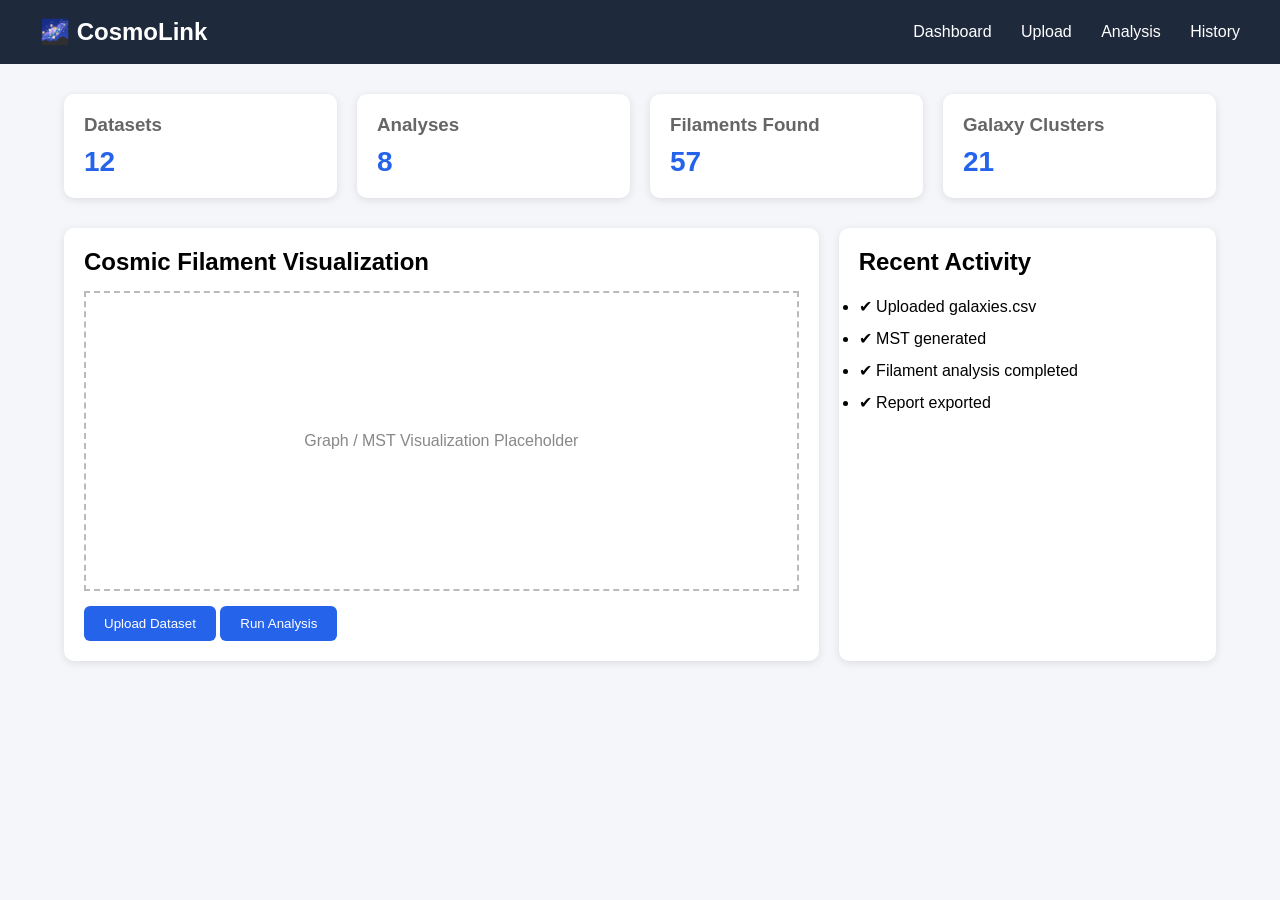
==== app/index.html @ 2a07a368 "Add basic frontend" ====
<!DOCTYPE html>
<html lang="en">
<head>
    <meta charset="UTF-8">
    <meta name="viewport" content="width=device-width, initial-scale=1.0">
    <title>CosmoLink Dashboard</title>

    <style>
        *{
            margin:0;
            padding:0;
            box-sizing:border-box;
            font-family:Arial, Helvetica, sans-serif;
        }

        body{
            background:#f4f6f9;
        }

        header{
            background:#1e293b;
            color:white;
            padding:18px 40px;
            display:flex;
            justify-content:space-between;
            align-items:center;
        }

        header nav a{
            color:white;
            margin-left:25px;
            text-decoration:none;
        }

        .container{
            width:90%;
            margin:30px auto;
        }

        .cards{
            display:grid;
            grid-template-columns:repeat(4,1fr);
            gap:20px;
            margin-bottom:30px;
        }

        .card{
            background:white;
            padding:20px;
            border-radius:10px;
            box-shadow:0 2px 8px rgba(0,0,0,0.1);
        }

        .card h3{
            color:#666;
            margin-bottom:10px;
        }

        .card p{
            font-size:28px;
            font-weight:bold;
            color:#2563eb;
        }

        .main{
            display:grid;
            grid-template-columns:2fr 1fr;
            gap:20px;
        }

        .panel{
            background:white;
            padding:20px;
            border-radius:10px;
            box-shadow:0 2px 8px rgba(0,0,0,0.1);
        }

        .graph{
            height:300px;
            border:2px dashed #bbb;
            display:flex;
            justify-content:center;
            align-items:center;
            color:#888;
            margin-top:15px;
        }

        button{
            margin-top:15px;
            padding:10px 20px;
            background:#2563eb;
            color:white;
            border:none;
            border-radius:6px;
            cursor:pointer;
        }

        ul{
            margin-top:15px;
            line-height:2;
        }
    </style>

</head>

<body>

<header>

<h2>🌌 CosmoLink</h2>

<nav>

<a href="#">Dashboard</a>
<a href="#">Upload</a>
<a href="#">Analysis</a>
<a href="#">History</a>

</nav>

</header>

<div class="container">

<div class="cards">

<div class="card">
<h3>Datasets</h3>
<p>12</p>
</div>

<div class="card">
<h3>Analyses</h3>
<p>8</p>
</div>

<div class="card">
<h3>Filaments Found</h3>
<p>57</p>
</div>

<div class="card">
<h3>Galaxy Clusters</h3>
<p>21</p>
</div>

</div>

<div class="main">

<div class="panel">

<h2>Cosmic Filament Visualization</h2>

<div class="graph">

Graph / MST Visualization Placeholder

</div>

<button>Upload Dataset</button>

<button>Run Analysis</button>

</div>

<div class="panel">

<h2>Recent Activity</h2>

<ul>

<li>✔ Uploaded galaxies.csv</li>

<li>✔ MST generated</li>

<li>✔ Filament analysis completed</li>

<li>✔ Report exported</li>

</ul>

</div>

</div>

</div>

</body>
</html>
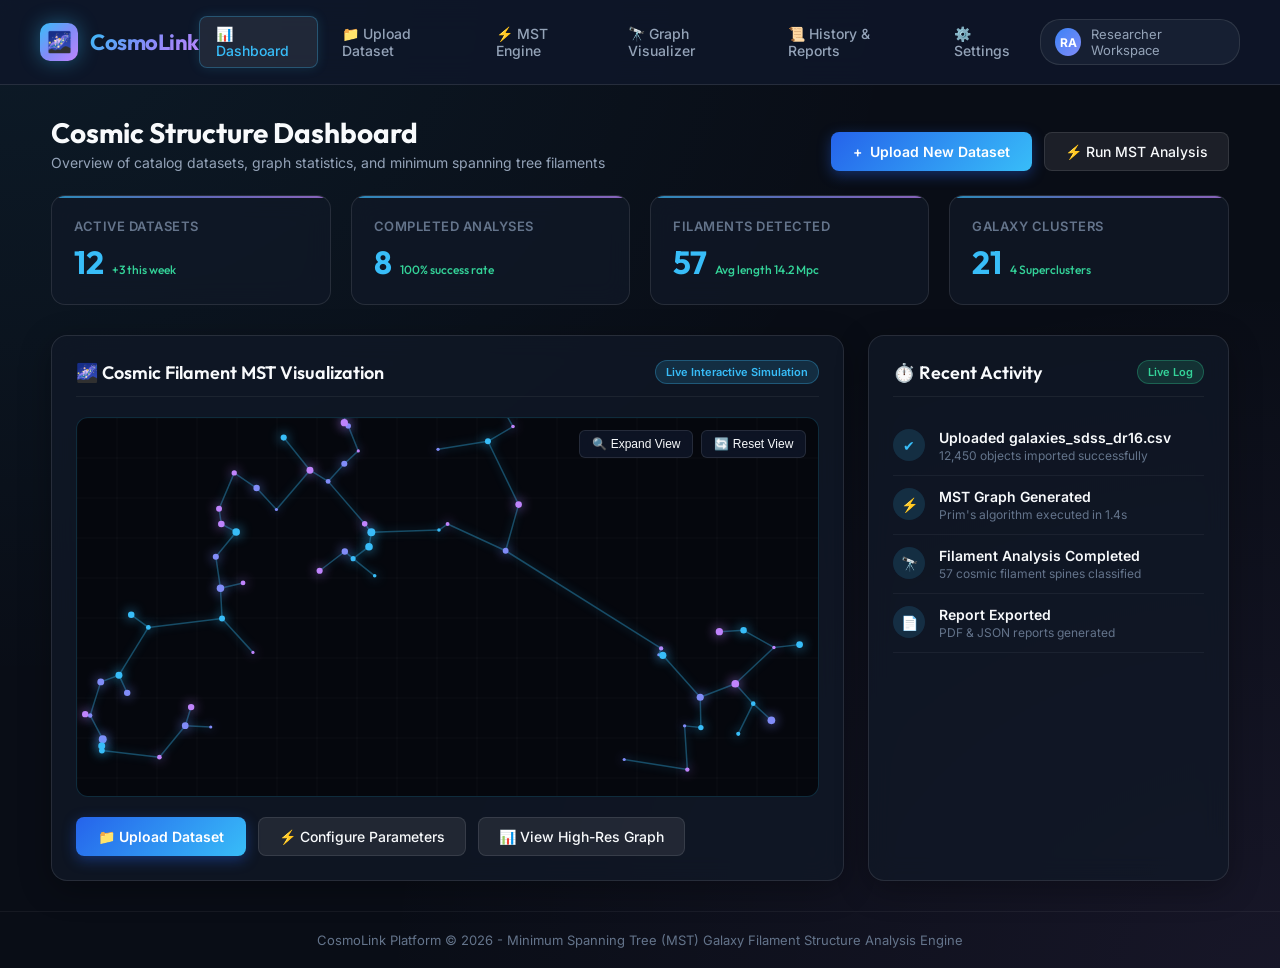
==== commit 98864615: "feat(frontend): implement 6 complete interactive web application screens" ====
--- a/app/index.html
+++ b/app/index.html
@@ -1,190 +1,131 @@
 <!DOCTYPE html>
 <html lang="en">
 <head>
-    <meta charset="UTF-8">
-    <meta name="viewport" content="width=device-width, initial-scale=1.0">
-    <title>CosmoLink Dashboard</title>
-
-    <style>
-        *{
-            margin:0;
-            padding:0;
-            box-sizing:border-box;
-            font-family:Arial, Helvetica, sans-serif;
-        }
-
-        body{
-            background:#f4f6f9;
-        }
-
-        header{
-            background:#1e293b;
-            color:white;
-            padding:18px 40px;
-            display:flex;
-            justify-content:space-between;
-            align-items:center;
-        }
-
-        header nav a{
-            color:white;
-            margin-left:25px;
-            text-decoration:none;
-        }
-
-        .container{
-            width:90%;
-            margin:30px auto;
-        }
-
-        .cards{
-            display:grid;
-            grid-template-columns:repeat(4,1fr);
-            gap:20px;
-            margin-bottom:30px;
-        }
-
-        .card{
-            background:white;
-            padding:20px;
-            border-radius:10px;
-            box-shadow:0 2px 8px rgba(0,0,0,0.1);
-        }
-
-        .card h3{
-            color:#666;
-            margin-bottom:10px;
-        }
-
-        .card p{
-            font-size:28px;
-            font-weight:bold;
-            color:#2563eb;
-        }
-
-        .main{
-            display:grid;
-            grid-template-columns:2fr 1fr;
-            gap:20px;
-        }
-
-        .panel{
-            background:white;
-            padding:20px;
-            border-radius:10px;
-            box-shadow:0 2px 8px rgba(0,0,0,0.1);
-        }
-
-        .graph{
-            height:300px;
-            border:2px dashed #bbb;
-            display:flex;
-            justify-content:center;
-            align-items:center;
-            color:#888;
-            margin-top:15px;
-        }
-
-        button{
-            margin-top:15px;
-            padding:10px 20px;
-            background:#2563eb;
-            color:white;
-            border:none;
-            border-radius:6px;
-            cursor:pointer;
-        }
-
-        ul{
-            margin-top:15px;
-            line-height:2;
-        }
-    </style>
-
+  <meta charset="UTF-8">
+  <meta name="viewport" content="width=device-width, initial-scale=1.0">
+  <title>CosmoLink - Cosmic Filament Analysis Dashboard</title>
+  <link rel="stylesheet" href="styles.css">
 </head>
-
 <body>
 
 <header>
+  <a href="index.html" class="brand">
+    <div class="brand-logo">🌌</div>
+    <h1>CosmoLink</h1>
+  </a>
 
-<h2>🌌 CosmoLink</h2>
+  <nav>
+    <a href="index.html" class="active">📊 Dashboard</a>
+    <a href="upload.html">📁 Upload Dataset</a>
+    <a href="analysis.html">⚡ MST Engine</a>
+    <a href="results.html">🔭 Graph Visualizer</a>
+    <a href="history.html">📜 History & Reports</a>
+    <a href="settings.html">⚙️ Settings</a>
+  </nav>
 
-<nav>
-
-<a href="#">Dashboard</a>
-<a href="#">Upload</a>
-<a href="#">Analysis</a>
-<a href="#">History</a>
-
-</nav>
-
+  <div class="user-badge">
+    <div class="avatar">RA</div>
+    <span>Researcher Workspace</span>
+  </div>
 </header>
 
 <div class="container">
+  <div class="page-header">
+    <div>
+      <h2>Cosmic Structure Dashboard</h2>
+      <p>Overview of catalog datasets, graph statistics, and minimum spanning tree filaments</p>
+    </div>
+    <div class="button-group" style="margin-top:0;">
+      <a href="upload.html" class="btn-primary"><span>+</span> Upload New Dataset</a>
+      <a href="analysis.html" class="btn-secondary">⚡ Run MST Analysis</a>
+    </div>
+  </div>
 
-<div class="cards">
+  <div class="cards-grid">
+    <div class="metric-card">
+      <h3>Active Datasets</h3>
+      <div class="val">12 <span class="sub">+3 this week</span></div>
+    </div>
+    <div class="metric-card">
+      <h3>Completed Analyses</h3>
+      <div class="val">8 <span class="sub">100% success rate</span></div>
+    </div>
+    <div class="metric-card">
+      <h3>Filaments Detected</h3>
+      <div class="val">57 <span class="sub">Avg length 14.2 Mpc</span></div>
+    </div>
+    <div class="metric-card">
+      <h3>Galaxy Clusters</h3>
+      <div class="val">21 <span class="sub">4 Superclusters</span></div>
+    </div>
+  </div>
 
-<div class="card">
-<h3>Datasets</h3>
-<p>12</p>
+  <div class="main-grid">
+    <div class="panel">
+      <div class="panel-header">
+        <h3 class="panel-title">🌌 Cosmic Filament MST Visualization</h3>
+        <span class="badge badge-info">Live Interactive Simulation</span>
+      </div>
+
+      <div class="canvas-wrapper">
+        <canvas id="cosmoCanvas"></canvas>
+        <div class="canvas-overlay-controls">
+          <button class="btn-icon" onclick="location.href='results.html'">🔍 Expand View</button>
+          <button class="btn-icon">🔄 Reset View</button>
+        </div>
+      </div>
+
+      <div class="button-group">
+        <a href="upload.html" class="btn-primary">📁 Upload Dataset</a>
+        <a href="analysis.html" class="btn-secondary">⚡ Configure Parameters</a>
+        <a href="results.html" class="btn-secondary">📊 View High-Res Graph</a>
+      </div>
+    </div>
+
+    <div class="panel">
+      <div class="panel-header">
+        <h3 class="panel-title">⏱️ Recent Activity</h3>
+        <span class="badge badge-success">Live Log</span>
+      </div>
+
+      <ul class="activity-list">
+        <li class="activity-item">
+          <div class="activity-icon">✔</div>
+          <div class="activity-content">
+            <h4>Uploaded galaxies_sdss_dr16.csv</h4>
+            <p>12,450 objects imported successfully</p>
+          </div>
+        </li>
+        <li class="activity-item">
+          <div class="activity-icon">⚡</div>
+          <div class="activity-content">
+            <h4>MST Graph Generated</h4>
+            <p>Prim's algorithm executed in 1.4s</p>
+          </div>
+        </li>
+        <li class="activity-item">
+          <div class="activity-icon">🔭</div>
+          <div class="activity-content">
+            <h4>Filament Analysis Completed</h4>
+            <p>57 cosmic filament spines classified</p>
+          </div>
+        </li>
+        <li class="activity-item">
+          <div class="activity-icon">📄</div>
+          <div class="activity-content">
+            <h4>Report Exported</h4>
+            <p>PDF & JSON reports generated</p>
+          </div>
+        </li>
+      </ul>
+    </div>
+  </div>
 </div>
 
-<div class="card">
-<h3>Analyses</h3>
-<p>8</p>
-</div>
+<footer>
+  CosmoLink Platform &copy; 2026 - Minimum Spanning Tree (MST) Galaxy Filament Structure Analysis Engine
+</footer>
 
-<div class="card">
-<h3>Filaments Found</h3>
-<p>57</p>
-</div>
-
-<div class="card">
-<h3>Galaxy Clusters</h3>
-<p>21</p>
-</div>
-
-</div>
-
-<div class="main">
-
-<div class="panel">
-
-<h2>Cosmic Filament Visualization</h2>
-
-<div class="graph">
-
-Graph / MST Visualization Placeholder
-
-</div>
-
-<button>Upload Dataset</button>
-
-<button>Run Analysis</button>
-
-</div>
-
-<div class="panel">
-
-<h2>Recent Activity</h2>
-
-<ul>
-
-<li>✔ Uploaded galaxies.csv</li>
-
-<li>✔ MST generated</li>
-
-<li>✔ Filament analysis completed</li>
-
-<li>✔ Report exported</li>
-
-</ul>
-
-</div>
-
-</div>
-
-</div>
-
+<script src="main.js"></script>
 </body>
 </html>
--- a/app/styles.css
+++ b/app/styles.css
@@ -0,0 +1,524 @@
+/* CosmoLink - Cosmic Dark Glassmorphism Design System */
+@import url('https://fonts.googleapis.com/css2?family=Inter:wght@300;400;500;600;700&family=Outfit:wght@400;500;600;700;800&display=swap');
+
+:root {
+  --bg-dark: #090d16;
+  --bg-card: rgba(17, 24, 39, 0.75);
+  --bg-card-hover: rgba(30, 41, 59, 0.85);
+  --border-color: rgba(255, 255, 255, 0.1);
+  --border-color-glow: rgba(56, 189, 248, 0.4);
+  
+  --accent-cyan: #38bdf8;
+  --accent-blue: #3b82f6;
+  --accent-purple: #818cf8;
+  --accent-pink: #c084fc;
+  --accent-green: #34d399;
+  --accent-amber: #fbbf24;
+  
+  --text-primary: #f8fafc;
+  --text-secondary: #94a3b8;
+  --text-muted: #64748b;
+  
+  --gradient-cosmic: linear-gradient(135deg, #38bdf8 0%, #818cf8 50%, #c084fc 100%);
+  --gradient-glow: radial-gradient(circle at 50% 0%, rgba(56, 189, 248, 0.15), transparent 70%);
+  
+  --font-main: 'Inter', sans-serif;
+  --font-heading: 'Outfit', sans-serif;
+}
+
+* {
+  margin: 0;
+  padding: 0;
+  box-sizing: border-box;
+}
+
+body {
+  background-color: var(--bg-dark);
+  background-image: 
+    radial-gradient(at 0% 0%, rgba(56, 189, 248, 0.08) 0px, transparent 50%),
+    radial-gradient(at 100% 100%, rgba(192, 132, 252, 0.08) 0px, transparent 50%);
+  color: var(--text-primary);
+  font-family: var(--font-main);
+  min-height: 100vh;
+  display: flex;
+  flex-direction: column;
+  overflow-x: hidden;
+}
+
+/* Header & Navigation */
+header {
+  background: rgba(15, 23, 42, 0.85);
+  backdrop-filter: blur(16px);
+  -webkit-backdrop-filter: blur(16px);
+  border-bottom: 1px solid var(--border-color);
+  padding: 16px 40px;
+  display: flex;
+  justify-content: space-between;
+  align-items: center;
+  position: sticky;
+  top: 0;
+  z-index: 100;
+}
+
+.brand {
+  display: flex;
+  align-items: center;
+  gap: 12px;
+  text-decoration: none;
+}
+
+.brand-logo {
+  width: 38px;
+  height: 38px;
+  background: var(--gradient-cosmic);
+  border-radius: 10px;
+  display: flex;
+  align-items: center;
+  justify-content: center;
+  font-size: 20px;
+  box-shadow: 0 0 20px rgba(56, 189, 248, 0.4);
+}
+
+.brand h1 {
+  font-family: var(--font-heading);
+  font-size: 22px;
+  font-weight: 700;
+  background: var(--gradient-cosmic);
+  -webkit-background-clip: text;
+  -webkit-text-fill-color: transparent;
+  letter-spacing: -0.5px;
+}
+
+nav {
+  display: flex;
+  gap: 8px;
+}
+
+nav a {
+  color: var(--text-secondary);
+  text-decoration: none;
+  padding: 8px 16px;
+  border-radius: 8px;
+  font-size: 14px;
+  font-weight: 500;
+  transition: all 0.2s ease;
+  display: flex;
+  align-items: center;
+  gap: 8px;
+}
+
+nav a:hover, nav a.active {
+  color: var(--text-primary);
+  background: rgba(255, 255, 255, 0.08);
+  border: 1px solid rgba(255, 255, 255, 0.1);
+}
+
+nav a.active {
+  color: var(--accent-cyan);
+  border-color: rgba(56, 189, 248, 0.3);
+  box-shadow: 0 0 12px rgba(56, 189, 248, 0.15);
+}
+
+.user-badge {
+  display: flex;
+  align-items: center;
+  gap: 10px;
+  background: rgba(30, 41, 59, 0.6);
+  padding: 6px 14px;
+  border-radius: 20px;
+  border: 1px solid var(--border-color);
+  font-size: 13px;
+  color: var(--text-secondary);
+}
+
+.avatar {
+  width: 28px;
+  height: 28px;
+  border-radius: 50%;
+  background: linear-gradient(135deg, #3b82f6, #818cf8);
+  display: flex;
+  align-items: center;
+  justify-content: center;
+  font-weight: bold;
+  color: white;
+  font-size: 12px;
+}
+
+/* Layout Container */
+.container {
+  width: 92%;
+  max-width: 1400px;
+  margin: 30px auto;
+  flex: 1;
+}
+
+.page-header {
+  margin-bottom: 24px;
+  display: flex;
+  justify-content: space-between;
+  align-items: flex-end;
+}
+
+.page-header h2 {
+  font-family: var(--font-heading);
+  font-size: 28px;
+  font-weight: 700;
+  color: var(--text-primary);
+}
+
+.page-header p {
+  color: var(--text-secondary);
+  font-size: 14px;
+  margin-top: 4px;
+}
+
+/* Grid & Cards */
+.cards-grid {
+  display: grid;
+  grid-template-columns: repeat(4, 1fr);
+  gap: 20px;
+  margin-bottom: 30px;
+}
+
+.metric-card {
+  background: var(--bg-card);
+  backdrop-filter: blur(12px);
+  -webkit-backdrop-filter: blur(12px);
+  border: 1px solid var(--border-color);
+  border-radius: 14px;
+  padding: 22px;
+  transition: all 0.3s ease;
+  position: relative;
+  overflow: hidden;
+}
+
+.metric-card::before {
+  content: '';
+  position: absolute;
+  top: 0;
+  left: 0;
+  right: 0;
+  height: 2px;
+  background: var(--gradient-cosmic);
+  opacity: 0.7;
+}
+
+.metric-card:hover {
+  transform: translateY(-4px);
+  border-color: var(--border-color-glow);
+  box-shadow: 0 10px 25px -5px rgba(0, 0, 0, 0.5), 0 0 15px rgba(56, 189, 248, 0.15);
+}
+
+.metric-card h3 {
+  font-size: 13px;
+  text-transform: uppercase;
+  letter-spacing: 0.5px;
+  color: var(--text-muted);
+  font-weight: 600;
+  margin-bottom: 8px;
+}
+
+.metric-card .val {
+  font-family: var(--font-heading);
+  font-size: 32px;
+  font-weight: 700;
+  color: var(--accent-cyan);
+  display: flex;
+  align-items: baseline;
+  gap: 8px;
+}
+
+.metric-card .sub {
+  font-size: 12px;
+  color: var(--accent-green);
+  font-weight: 500;
+}
+
+/* Panels */
+.main-grid {
+  display: grid;
+  grid-template-columns: 2.2fr 1fr;
+  gap: 24px;
+}
+
+.full-grid {
+  display: grid;
+  grid-template-columns: 1fr;
+  gap: 24px;
+}
+
+.panel {
+  background: var(--bg-card);
+  backdrop-filter: blur(12px);
+  -webkit-backdrop-filter: blur(12px);
+  border: 1px solid var(--border-color);
+  border-radius: 16px;
+  padding: 24px;
+  box-shadow: 0 8px 32px 0 rgba(0, 0, 0, 0.3);
+}
+
+.panel-header {
+  display: flex;
+  justify-content: space-between;
+  align-items: center;
+  margin-bottom: 20px;
+  padding-bottom: 12px;
+  border-bottom: 1px solid rgba(255, 255, 255, 0.06);
+}
+
+.panel-title {
+  font-family: var(--font-heading);
+  font-size: 18px;
+  font-weight: 600;
+  color: var(--text-primary);
+  display: flex;
+  align-items: center;
+  gap: 10px;
+}
+
+/* Canvas & Graph Containers */
+.canvas-wrapper {
+  background: #05070d;
+  border: 1px solid rgba(56, 189, 248, 0.2);
+  border-radius: 12px;
+  height: 380px;
+  position: relative;
+  overflow: hidden;
+  display: flex;
+  align-items: center;
+  justify-content: center;
+}
+
+canvas {
+  width: 100%;
+  height: 100%;
+  display: block;
+}
+
+.canvas-overlay-controls {
+  position: absolute;
+  top: 12px;
+  right: 12px;
+  display: flex;
+  gap: 8px;
+}
+
+.btn-icon {
+  background: rgba(15, 23, 42, 0.8);
+  border: 1px solid var(--border-color);
+  color: var(--text-primary);
+  padding: 6px 12px;
+  border-radius: 6px;
+  font-size: 12px;
+  cursor: pointer;
+  backdrop-filter: blur(8px);
+  transition: all 0.2s;
+}
+
+.btn-icon:hover {
+  border-color: var(--accent-cyan);
+  color: var(--accent-cyan);
+}
+
+/* Buttons & Inputs */
+.btn-primary {
+  background: linear-gradient(135deg, #2563eb, #38bdf8);
+  color: white;
+  border: none;
+  padding: 10px 22px;
+  border-radius: 8px;
+  font-weight: 600;
+  font-size: 14px;
+  cursor: pointer;
+  transition: all 0.25s ease;
+  display: inline-flex;
+  align-items: center;
+  gap: 8px;
+  box-shadow: 0 4px 14px rgba(37, 99, 235, 0.4);
+  text-decoration: none;
+}
+
+.btn-primary:hover {
+  transform: translateY(-2px);
+  box-shadow: 0 6px 20px rgba(56, 189, 248, 0.6);
+}
+
+.btn-secondary {
+  background: rgba(255, 255, 255, 0.08);
+  color: var(--text-primary);
+  border: 1px solid var(--border-color);
+  padding: 10px 20px;
+  border-radius: 8px;
+  font-weight: 500;
+  font-size: 14px;
+  cursor: pointer;
+  transition: all 0.2s ease;
+  display: inline-flex;
+  align-items: center;
+  gap: 8px;
+  text-decoration: none;
+}
+
+.btn-secondary:hover {
+  background: rgba(255, 255, 255, 0.15);
+  border-color: rgba(255, 255, 255, 0.2);
+}
+
+.button-group {
+  display: flex;
+  gap: 12px;
+  margin-top: 20px;
+}
+
+/* Form controls */
+.form-group {
+  margin-bottom: 18px;
+}
+
+.form-group label {
+  display: block;
+  font-size: 13px;
+  font-weight: 500;
+  color: var(--text-secondary);
+  margin-bottom: 8px;
+}
+
+.form-control {
+  width: 100%;
+  background: rgba(15, 23, 42, 0.6);
+  border: 1px solid var(--border-color);
+  color: var(--text-primary);
+  padding: 10px 14px;
+  border-radius: 8px;
+  font-size: 14px;
+  outline: none;
+  transition: all 0.2s;
+}
+
+.form-control:focus {
+  border-color: var(--accent-cyan);
+  box-shadow: 0 0 0 3px rgba(56, 189, 248, 0.2);
+}
+
+/* Upload Dropzone */
+.dropzone {
+  border: 2px dashed rgba(56, 189, 248, 0.4);
+  border-radius: 12px;
+  padding: 40px 20px;
+  text-align: center;
+  background: rgba(15, 23, 42, 0.4);
+  cursor: pointer;
+  transition: all 0.3s;
+}
+
+.dropzone:hover {
+  border-color: var(--accent-cyan);
+  background: rgba(56, 189, 248, 0.05);
+}
+
+.dropzone-icon {
+  font-size: 40px;
+  margin-bottom: 12px;
+  color: var(--accent-cyan);
+}
+
+/* Data Table */
+.data-table {
+  width: 100%;
+  border-collapse: collapse;
+  margin-top: 10px;
+  font-size: 13px;
+}
+
+.data-table th {
+  background: rgba(15, 23, 42, 0.8);
+  color: var(--text-secondary);
+  text-align: left;
+  padding: 12px 16px;
+  font-weight: 600;
+  border-bottom: 1px solid var(--border-color);
+}
+
+.data-table td {
+  padding: 12px 16px;
+  border-bottom: 1px solid rgba(255, 255, 255, 0.04);
+  color: var(--text-primary);
+}
+
+.data-table tr:hover td {
+  background: rgba(255, 255, 255, 0.03);
+}
+
+/* Status Badge */
+.badge {
+  padding: 4px 10px;
+  border-radius: 12px;
+  font-size: 11px;
+  font-weight: 600;
+  display: inline-block;
+}
+
+.badge-success {
+  background: rgba(52, 211, 153, 0.15);
+  color: var(--accent-green);
+  border: 1px solid rgba(52, 211, 153, 0.3);
+}
+
+.badge-pending {
+  background: rgba(251, 191, 36, 0.15);
+  color: var(--accent-amber);
+  border: 1px solid rgba(251, 191, 36, 0.3);
+}
+
+.badge-info {
+  background: rgba(56, 189, 248, 0.15);
+  color: var(--accent-cyan);
+  border: 1px solid rgba(56, 189, 248, 0.3);
+}
+
+/* Timeline Activity */
+.activity-list {
+  list-style: none;
+}
+
+.activity-item {
+  display: flex;
+  gap: 14px;
+  padding: 12px 0;
+  border-bottom: 1px solid rgba(255, 255, 255, 0.05);
+}
+
+.activity-icon {
+  width: 32px;
+  height: 32px;
+  border-radius: 50%;
+  background: rgba(56, 189, 248, 0.15);
+  color: var(--accent-cyan);
+  display: flex;
+  align-items: center;
+  justify-content: center;
+  font-size: 14px;
+  flex-shrink: 0;
+}
+
+.activity-content h4 {
+  font-size: 14px;
+  font-weight: 600;
+  color: var(--text-primary);
+}
+
+.activity-content p {
+  font-size: 12px;
+  color: var(--text-muted);
+  margin-top: 2px;
+}
+
+/* Footer */
+footer {
+  text-align: center;
+  padding: 20px;
+  color: var(--text-muted);
+  font-size: 13px;
+  border-top: 1px solid rgba(255, 255, 255, 0.05);
+  margin-top: auto;
+}
